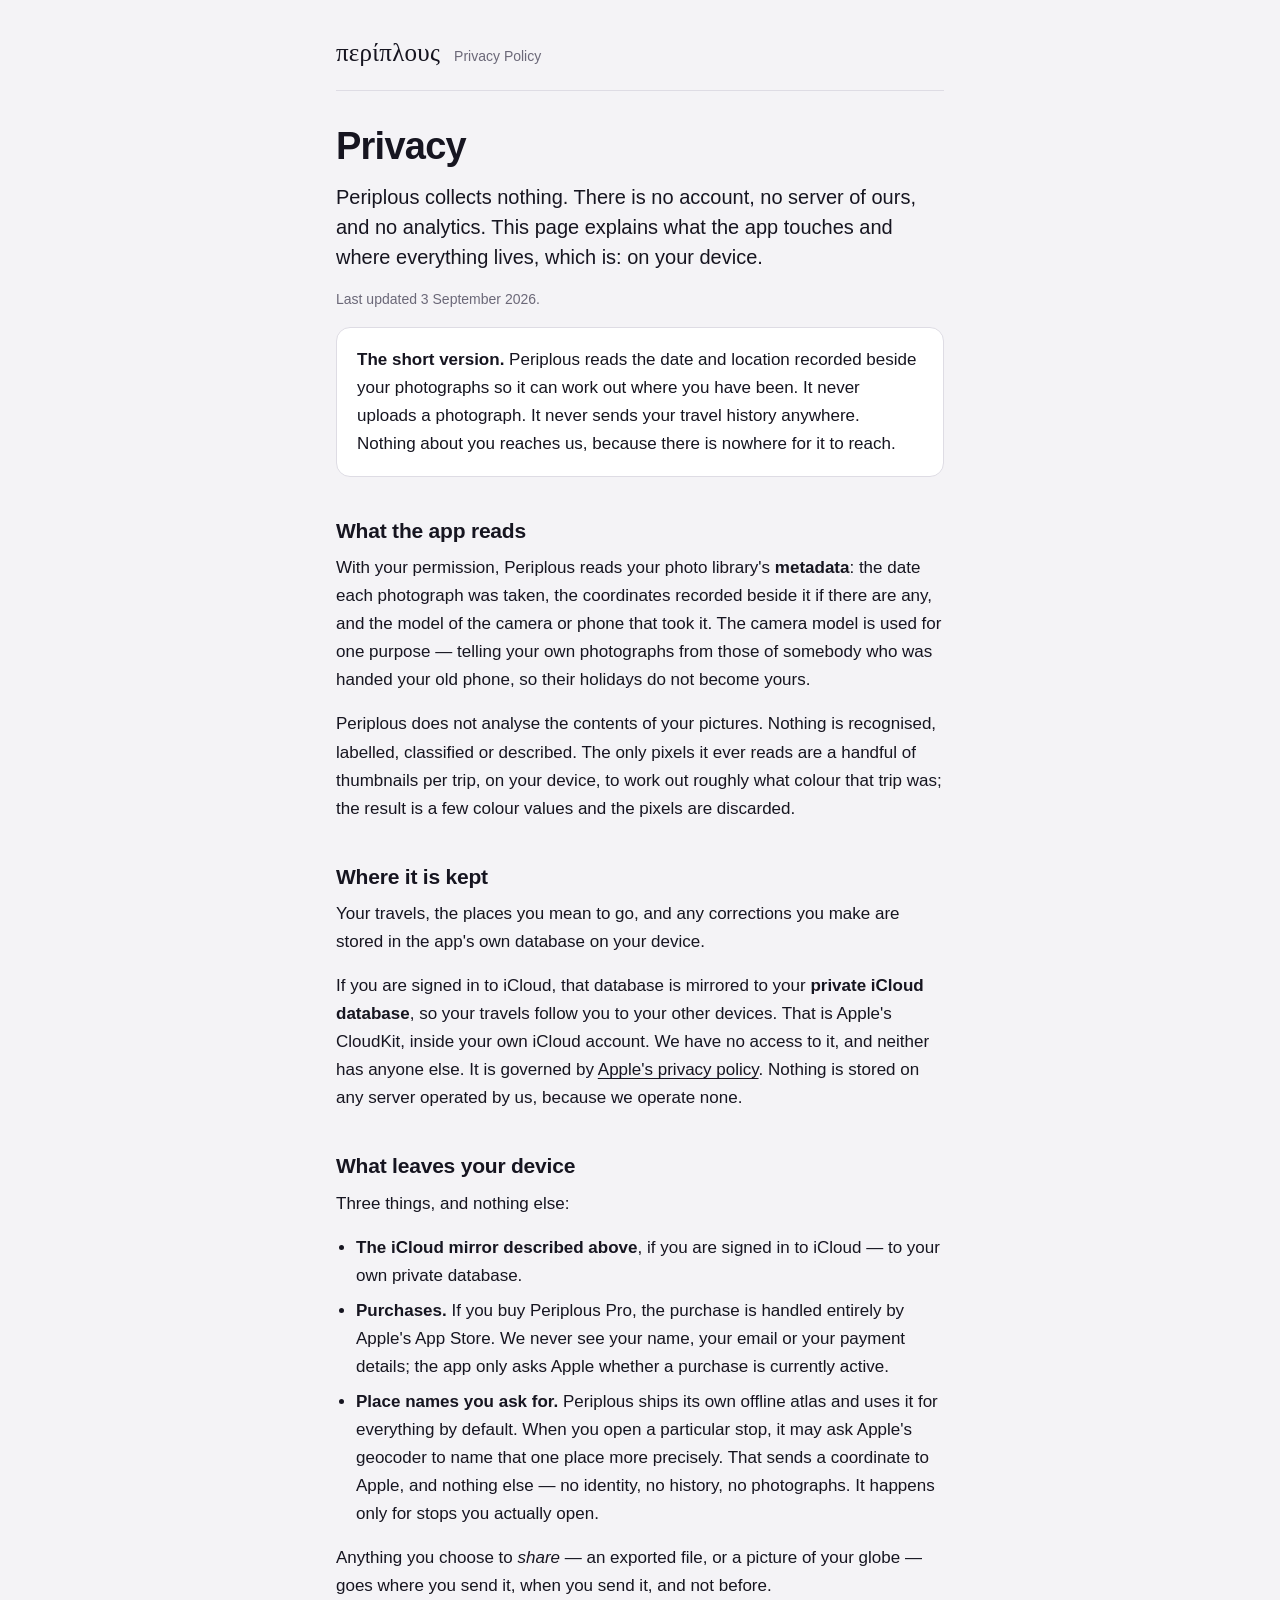
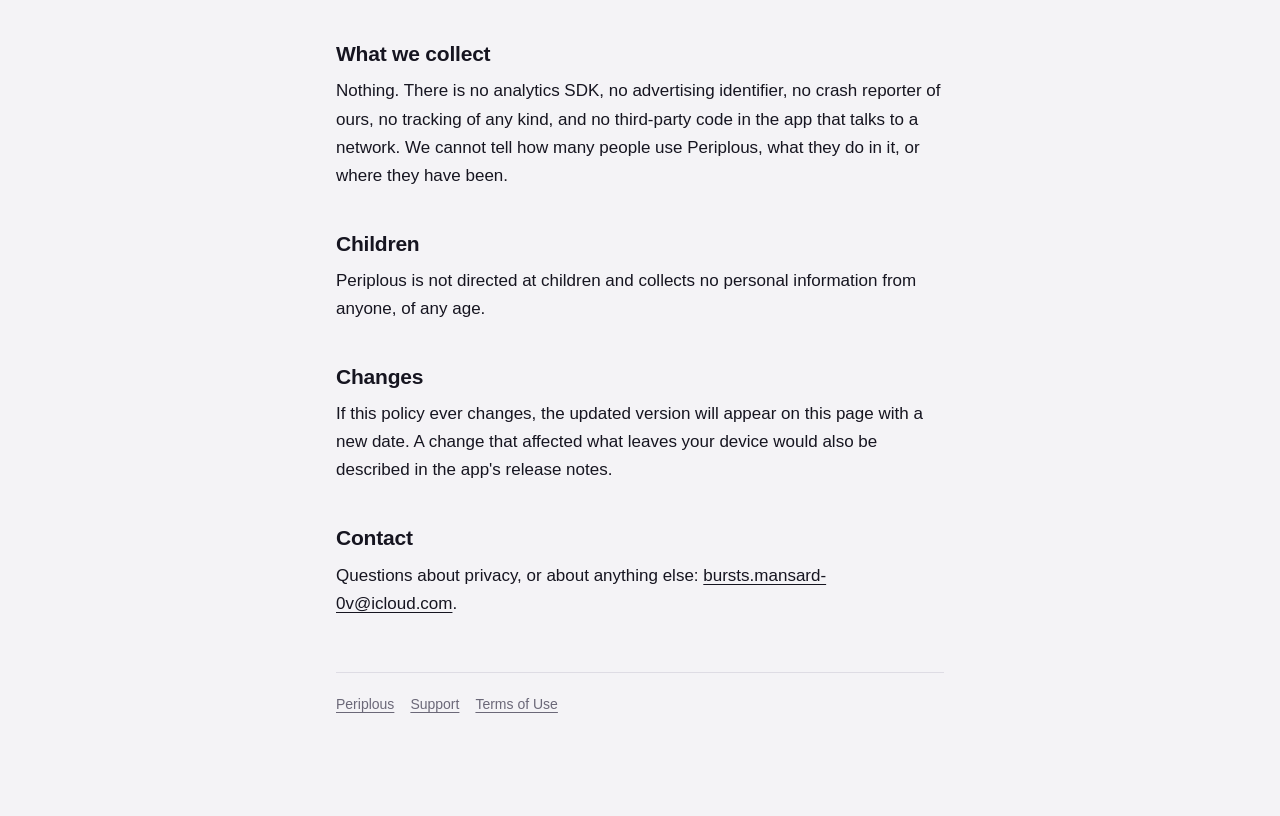
==== docs/privacy.html @ c1776db7 "The pages Periplous needs before it can be submitted Four: what the app is, the privacy policy (whic" ====
<!doctype html>
<html lang="en">
<head>
<meta charset="utf-8">
<meta name="viewport" content="width=device-width, initial-scale=1">
<title>Periplous — Privacy Policy</title>
<meta name="description" content="Periplous collects nothing. Your photographs, and the travel history built from them, stay on your device and in your own iCloud.">
<link rel="stylesheet" href="style.css">
</head>
<body>
<div class="wrap">

  <div class="masthead">
    <a class="brand" href="./">περίπλους</a>
    <span class="tag">Privacy Policy</span>
  </div>

  <h1>Privacy</h1>

  <p class="lead">Periplous collects nothing. There is no account, no server of
  ours, and no analytics. This page explains what the app touches and where
  everything lives, which is: on your device.</p>

  <p class="small">Last updated 3 September 2026.</p>

  <div class="card">
    <p style="margin:0"><strong>The short version.</strong> Periplous reads the
    date and location recorded beside your photographs so it can work out where
    you have been. It never uploads a photograph. It never sends your travel
    history anywhere. Nothing about you reaches us, because there is nowhere for
    it to reach.</p>
  </div>

  <h2>What the app reads</h2>

  <p>With your permission, Periplous reads your photo library's
  <strong>metadata</strong>: the date each photograph was taken, the coordinates
  recorded beside it if there are any, and the model of the camera or phone that
  took it. The camera model is used for one purpose — telling your own
  photographs from those of somebody who was handed your old phone, so their
  holidays do not become yours.</p>

  <p>Periplous does not analyse the contents of your pictures. Nothing is
  recognised, labelled, classified or described. The only pixels it ever reads
  are a handful of thumbnails per trip, on your device, to work out roughly what
  colour that trip was; the result is a few colour values and the pixels are
  discarded.</p>

  <h2>Where it is kept</h2>

  <p>Your travels, the places you mean to go, and any corrections you make are
  stored in the app's own database on your device.</p>

  <p>If you are signed in to iCloud, that database is mirrored to your
  <strong>private iCloud database</strong>, so your travels follow you to your
  other devices. That is Apple's CloudKit, inside your own iCloud account. We
  have no access to it, and neither has anyone else. It is governed by
  <a href="https://www.apple.com/legal/privacy/">Apple's privacy policy</a>.
  Nothing is stored on any server operated by us, because we operate none.</p>

  <h2>What leaves your device</h2>

  <p>Three things, and nothing else:</p>

  <ul>
    <li><strong>The iCloud mirror described above</strong>, if you are signed in
    to iCloud — to your own private database.</li>
    <li><strong>Purchases.</strong> If you buy Periplous Pro, the purchase is
    handled entirely by Apple's App Store. We never see your name, your email or
    your payment details; the app only asks Apple whether a purchase is
    currently active.</li>
    <li><strong>Place names you ask for.</strong> Periplous ships its own
    offline atlas and uses it for everything by default. When you open a
    particular stop, it may ask Apple's geocoder to name that one place more
    precisely. That sends a coordinate to Apple, and nothing else — no identity,
    no history, no photographs. It happens only for stops you actually open.</li>
  </ul>

  <p>Anything you choose to <em>share</em> — an exported file, or a picture of
  your globe — goes where you send it, when you send it, and not before.</p>

  <h2>What we collect</h2>

  <p>Nothing. There is no analytics SDK, no advertising identifier, no crash
  reporter of ours, no tracking of any kind, and no third-party code in the app
  that talks to a network. We cannot tell how many people use Periplous, what
  they do in it, or where they have been.</p>

  <h2>Children</h2>

  <p>Periplous is not directed at children and collects no personal information
  from anyone, of any age.</p>

  <h2>Changes</h2>

  <p>If this policy ever changes, the updated version will appear on this page
  with a new date. A change that affected what leaves your device would also be
  described in the app's release notes.</p>

  <h2>Contact</h2>

  <p>Questions about privacy, or about anything else:
  <a href="mailto:bursts.mansard-0v@icloud.com">bursts.mansard-0v@icloud.com</a>.</p>

  <footer>
    <nav>
      <a href="./">Periplous</a>
      <a href="support.html">Support</a>
      <a href="terms.html">Terms of Use</a>
    </nav>
  </footer>

</div>
</body>
</html>
---- docs/style.css ----
/* Periplous — the app's own chrome, which is deliberately almost colourless.
   Sediment: the product has no palette, because every saturated colour in it is
   sampled from the user's own photographs. A website cannot sample anything, so
   the only colour here is the strata band — a fixed set standing in for the
   ones an app would take from you. Tokens match Periplous/DesignSystem. */

:root {
  color-scheme: light dark;

  --void:     #F4F3F6;
  --shelf:    #FFFFFF;
  --ink:      #161520;
  --label:    #6B6878;
  --hairline: #DEDCE4;
  --wanted:   #B8860B;

  --serif: ui-serif, "New York", Georgia, "Iowan Old Style", serif;
  --sans: -apple-system, BlinkMacSystemFont, "Segoe UI", Roboto, Helvetica, Arial, sans-serif;
}

@media (prefers-color-scheme: dark) {
  :root {
    --void:     #0E0D12;
    --shelf:    #1A1822;
    --ink:      #EFEDF2;
    --label:    #8A8794;
    --hairline: #242230;
    --wanted:   #E8C46A;
  }
}

* { box-sizing: border-box; }
html { -webkit-text-size-adjust: 100%; }

body {
  margin: 0;
  background: var(--void);
  color: var(--ink);
  font: 400 17px/1.65 var(--sans);
  -webkit-font-smoothing: antialiased;
}

.wrap { max-width: 660px; margin: 0 auto; padding: 40px 26px 90px; }

a { color: var(--ink); text-decoration-thickness: 1px; text-underline-offset: 3px; }
a:hover { color: var(--wanted); }

.masthead {
  display: flex; align-items: baseline; gap: 14px; flex-wrap: wrap;
  padding-bottom: 22px; border-bottom: 1px solid var(--hairline);
}
.brand {
  font: 400 25px/1 var(--serif); color: var(--ink);
  text-decoration: none; letter-spacing: .01em;
}
.tag { font-size: 14px; color: var(--label); }

h1 { font: 600 38px/1.12 var(--sans); letter-spacing: -.02em; margin: 34px 0 14px; }
h2 { font: 600 21px/1.3 var(--sans); letter-spacing: -.01em; margin: 40px 0 10px; }
h3 { font: 600 17px/1.4 var(--sans); margin: 26px 0 6px; }

.lead { font-size: 20px; line-height: 1.5; color: var(--ink); }
p { margin: 0 0 16px; }
p, li { color: var(--ink); }
.soft { color: var(--label); }
small, .small { font-size: 14px; color: var(--label); }

/* The strata spine, which is the app's signature: one band per trip, as tall
   as the trip was long. Here it is only a rule that happens to be striped. */
.strata {
  display: flex; height: 8px; border-radius: 4px; overflow: hidden;
  margin: 26px 0 8px;
}
.strata i { display: block; height: 100%; }

ul { padding-left: 20px; margin: 0 0 16px; }
li { margin: 0 0 7px; }

.plans { list-style: none; padding: 0; }
.plans li {
  display: flex; justify-content: space-between; gap: 16px;
  padding: 11px 0; border-bottom: 1px solid var(--hairline);
}
.plans .name { font-weight: 600; }
.plans .price { color: var(--label); text-align: right; }

.greek { font-family: var(--serif); font-size: 1.06em; }

.card {
  background: var(--shelf); border: 1px solid var(--hairline);
  border-radius: 14px; padding: 18px 20px; margin: 0 0 16px;
}

footer {
  margin-top: 54px; padding-top: 20px;
  border-top: 1px solid var(--hairline);
  font-size: 14px; color: var(--label);
}
footer a { color: var(--label); }
footer nav { display: flex; gap: 16px; flex-wrap: wrap; margin-bottom: 10px; }
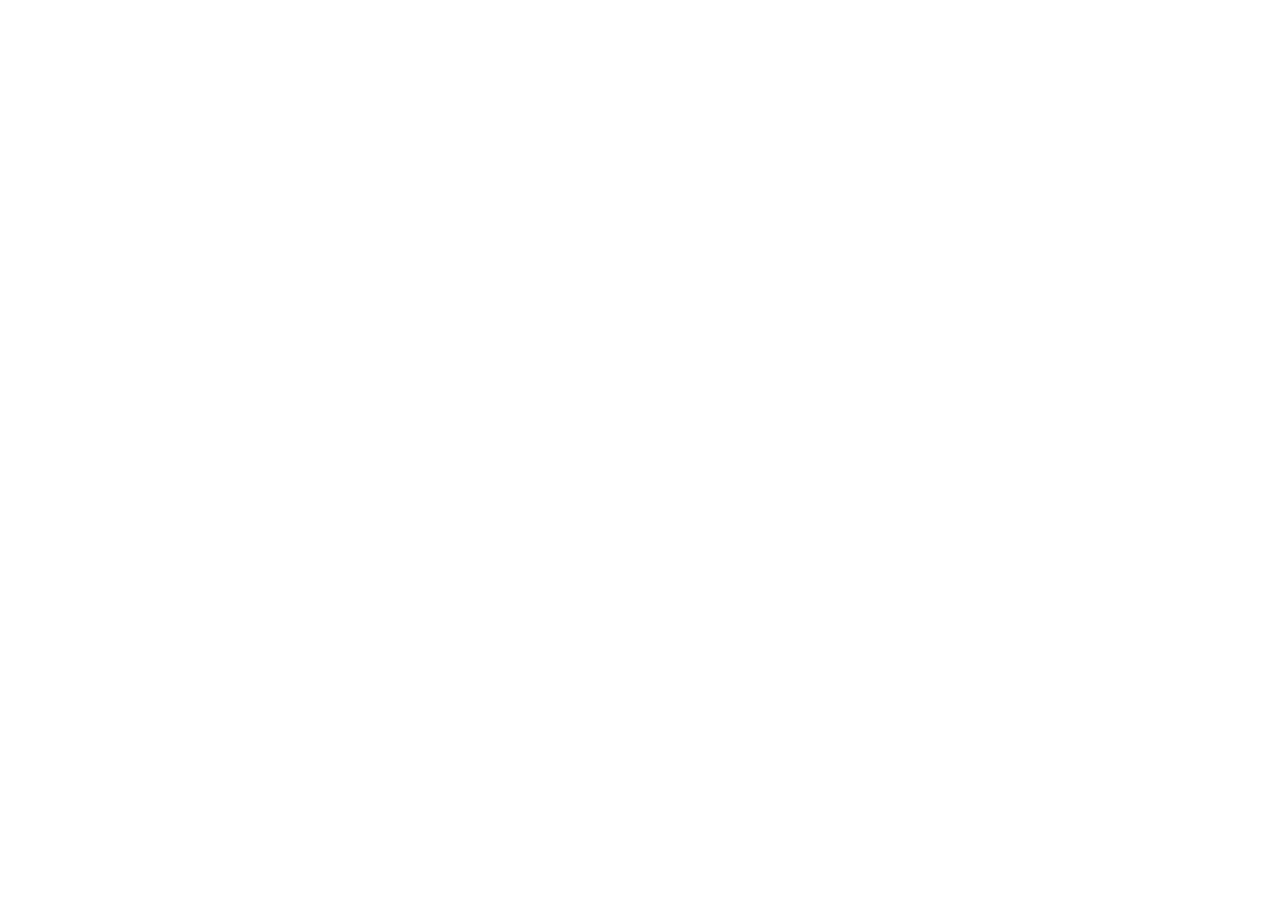
==== commit 31693ee5: "Privacy/terms moved to georgiosstavropoulos.com Co-Authored-By: Claude Sonnet 5.5 <noreply@anthropic" ====
--- a/docs/privacy.html
+++ b/docs/privacy.html
@@ -1,115 +1,28 @@
 <!doctype html>
-<html lang="en">
+<html lang="en-GB">
 <head>
 <meta charset="utf-8">
 <meta name="viewport" content="width=device-width, initial-scale=1">
-<title>Periplous — Privacy Policy</title>
-<meta name="description" content="Periplous collects nothing. Your photographs, and the travel history built from them, stay on your device and in your own iCloud.">
-<link rel="stylesheet" href="style.css">
+<title>This page has moved</title>
+<meta name="robots" content="noindex">
+<meta http-equiv="refresh" content="0; url=https://www.georgiosstavropoulos.com/privacy#periplous">
+<link rel="canonical" href="https://www.georgiosstavropoulos.com/privacy#periplous">
+<style>
+  :root { color-scheme: dark; }
+  body { margin: 0; min-height: 100vh; display: flex; align-items: center; justify-content: center;
+    background: #0e0f12; color: #e6e7ea; font-family: -apple-system, BlinkMacSystemFont, "Segoe UI", Helvetica, Arial, sans-serif;
+    line-height: 1.6; padding: 24px; box-sizing: border-box; }
+  main { max-width: 480px; }
+  h1 { font-size: 1.5rem; margin: 0 0 12px; }
+  a { color: #7db4ff; word-break: break-all; }
+</style>
 </head>
 <body>
-<div class="wrap">
-
-  <div class="masthead">
-    <a class="brand" href="./">περίπλους</a>
-    <span class="tag">Privacy Policy</span>
-  </div>
-
-  <h1>Privacy</h1>
-
-  <p class="lead">Periplous collects nothing. There is no account, no server of
-  ours, and no analytics. This page explains what the app touches and where
-  everything lives, which is: on your device.</p>
-
-  <p class="small">Last updated 3 September 2026.</p>
-
-  <div class="card">
-    <p style="margin:0"><strong>The short version.</strong> Periplous reads the
-    date and location recorded beside your photographs so it can work out where
-    you have been. It never uploads a photograph. It never sends your travel
-    history anywhere. Nothing about you reaches us, because there is nowhere for
-    it to reach.</p>
-  </div>
-
-  <h2>What the app reads</h2>
-
-  <p>With your permission, Periplous reads your photo library's
-  <strong>metadata</strong>: the date each photograph was taken, the coordinates
-  recorded beside it if there are any, and the model of the camera or phone that
-  took it. The camera model is used for one purpose — telling your own
-  photographs from those of somebody who was handed your old phone, so their
-  holidays do not become yours.</p>
-
-  <p>Periplous does not analyse the contents of your pictures. Nothing is
-  recognised, labelled, classified or described. The only pixels it ever reads
-  are a handful of thumbnails per trip, on your device, to work out roughly what
-  colour that trip was; the result is a few colour values and the pixels are
-  discarded.</p>
-
-  <h2>Where it is kept</h2>
-
-  <p>Your travels, the places you mean to go, and any corrections you make are
-  stored in the app's own database on your device.</p>
-
-  <p>If you are signed in to iCloud, that database is mirrored to your
-  <strong>private iCloud database</strong>, so your travels follow you to your
-  other devices. That is Apple's CloudKit, inside your own iCloud account. We
-  have no access to it, and neither has anyone else. It is governed by
-  <a href="https://www.apple.com/legal/privacy/">Apple's privacy policy</a>.
-  Nothing is stored on any server operated by us, because we operate none.</p>
-
-  <h2>What leaves your device</h2>
-
-  <p>Three things, and nothing else:</p>
-
-  <ul>
-    <li><strong>The iCloud mirror described above</strong>, if you are signed in
-    to iCloud — to your own private database.</li>
-    <li><strong>Purchases.</strong> If you buy Periplous Pro, the purchase is
-    handled entirely by Apple's App Store. We never see your name, your email or
-    your payment details; the app only asks Apple whether a purchase is
-    currently active.</li>
-    <li><strong>Place names you ask for.</strong> Periplous ships its own
-    offline atlas and uses it for everything by default. When you open a
-    particular stop, it may ask Apple's geocoder to name that one place more
-    precisely. That sends a coordinate to Apple, and nothing else — no identity,
-    no history, no photographs. It happens only for stops you actually open.</li>
-  </ul>
-
-  <p>Anything you choose to <em>share</em> — an exported file, or a picture of
-  your globe — goes where you send it, when you send it, and not before.</p>
-
-  <h2>What we collect</h2>
-
-  <p>Nothing. There is no analytics SDK, no advertising identifier, no crash
-  reporter of ours, no tracking of any kind, and no third-party code in the app
-  that talks to a network. We cannot tell how many people use Periplous, what
-  they do in it, or where they have been.</p>
-
-  <h2>Children</h2>
-
-  <p>Periplous is not directed at children and collects no personal information
-  from anyone, of any age.</p>
-
-  <h2>Changes</h2>
-
-  <p>If this policy ever changes, the updated version will appear on this page
-  with a new date. A change that affected what leaves your device would also be
-  described in the app's release notes.</p>
-
-  <h2>Contact</h2>
-
-  <p>Questions about privacy, or about anything else:
-  <a href="mailto:bursts.mansard-0v@icloud.com">bursts.mansard-0v@icloud.com</a>.</p>
-
-  <footer>
-    <nav>
-      <a href="./">Periplous</a>
-      <a href="support.html">Support</a>
-      <a href="terms.html">Terms of Use</a>
-    </nav>
-  </footer>
-
-</div>
+<main>
+  <h1>This page has moved</h1>
+  <p>The privacy policy for this app now lives on georgiosstavropoulos.com. If you are not redirected automatically, please follow this link:</p>
+  <p><a href="https://www.georgiosstavropoulos.com/privacy#periplous">https://www.georgiosstavropoulos.com/privacy#periplous</a></p>
+</main>
+<script>location.replace("https://www.georgiosstavropoulos.com/privacy#periplous");</script>
 </body>
 </html>
